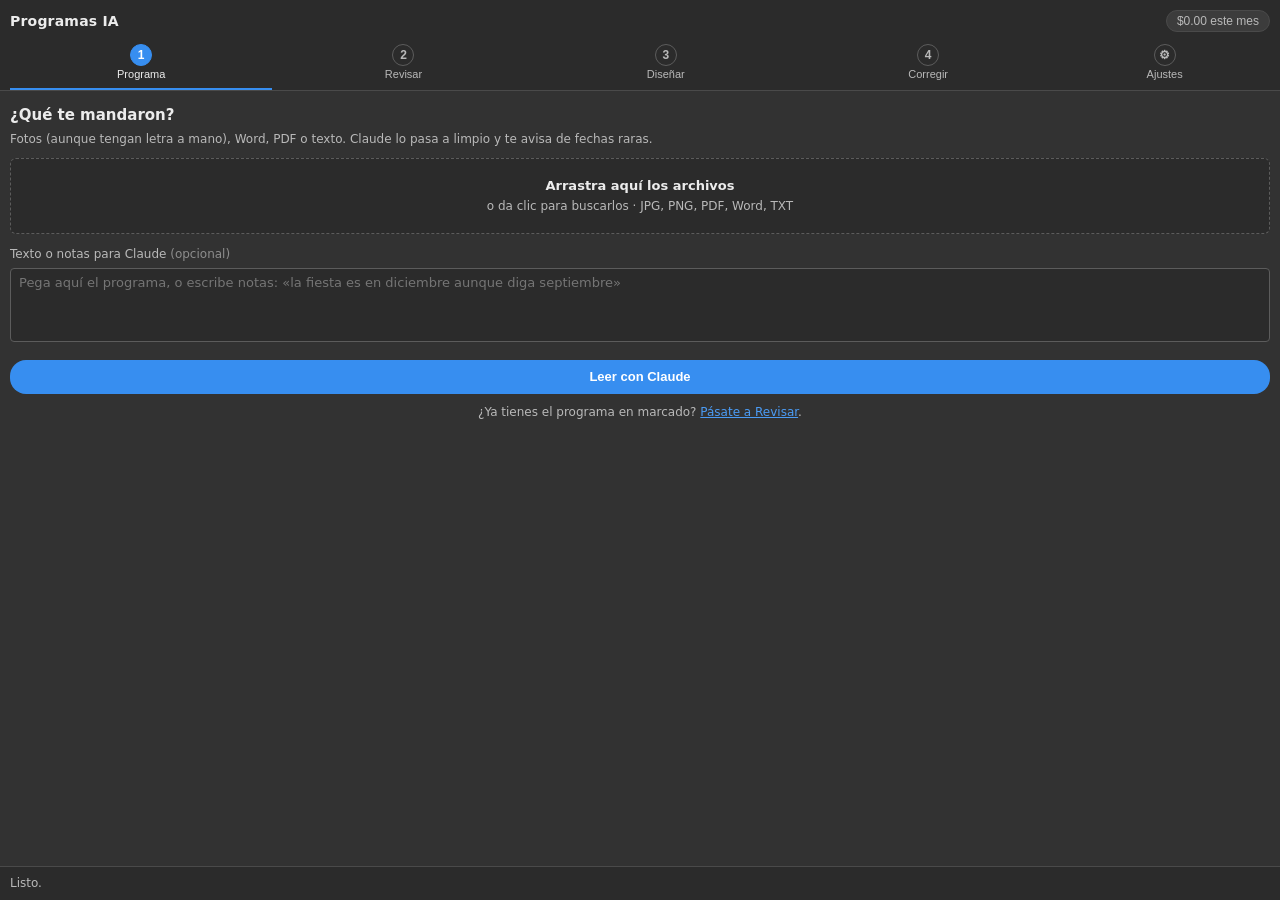
==== ProgramasIA/index.html @ 9ec965f7 "1.2.0: puente local de internet, medidas editables y orientacion horizontal, letra que crece con el " ====
<!DOCTYPE html>
<html>
<head>
<meta charset="utf-8">
<link rel="stylesheet" href="estilos.css">
</head>
<body>
  <header class="cab">
    <div class="cab-fila">
      <div class="marca">Programas IA</div>
      <button class="chip-uso" id="chipUso" title="Cuánto llevas gastado en Claude este mes">$0.00 este mes</button>
    </div>
    <nav class="pasos" id="pasos">
      <button class="paso on" data-t="t1"><span class="num">1</span><span class="txt">Programa</span></button>
      <button class="paso" data-t="t2"><span class="num">2</span><span class="txt">Revisar</span></button>
      <button class="paso" data-t="t3"><span class="num">3</span><span class="txt">Diseñar</span></button>
      <button class="paso" data-t="t4"><span class="num">4</span><span class="txt">Corregir</span></button>
      <button class="paso paso-aj" data-t="t5"><span class="num">&#9881;</span><span class="txt">Ajustes</span></button>
    </nav>
  </header>

  <main>
    <!-- 1 PROGRAMA -->
    <section id="t1" class="tab on">
      <h2>¿Qué te mandaron?</h2>
      <p class="ayuda">Fotos (aunque tengan letra a mano), Word, PDF o texto. Claude lo pasa a limpio y te avisa de fechas raras.</p>
      <div class="soltar" id="soltar" tabindex="0" role="button">
        <div class="soltar-tit">Arrastra aquí los archivos</div>
        <div class="soltar-sub">o da clic para buscarlos · JPG, PNG, PDF, Word, TXT</div>
      </div>
      <div class="lista-arch" id="archivos"></div>
      <label for="txtPegado">Texto o notas para Claude <span class="opc">(opcional)</span></label>
      <textarea id="txtPegado" class="crece" rows="4" placeholder="Pega aquí el programa, o escribe notas: «la fiesta es en diciembre aunque diga septiembre»"></textarea>
      <button class="btn prim" id="bLeer">Leer con Claude</button>
      <p class="ayuda centro">¿Ya tienes el programa en marcado? <a href="#" id="lnkSaltar">Pásate a Revisar</a>.</p>
    </section>

    <!-- 2 REVISAR -->
    <section id="t2" class="tab">
      <h2>Revisa antes de diseñar</h2>
      <div id="avisos"><div class="vacio">Todavía no hay avisos. Aparecen después de leer con Claude.</div></div>
      <div class="fila-tit">
        <label for="marcado">Programa en marcado</label>
        <button class="lnk" id="bAyuda">¿Cómo se escribe?</button>
      </div>
      <div id="ayuda" class="caja-ayuda" hidden></div>
      <textarea id="marcado" class="crece mono" rows="14" spellcheck="false" placeholder="NOMBRE: Virgen de la Defensa&#10;FECHAS: Del 5 al 9 de diciembre del 2027&#10;CINTILLA: DÍAS DE FIESTA&#10;DIA: DOMINGO 5&#10;EVENTO: 7:00 p.m. | Celebración Eucarística"></textarea>
      <div class="fila">
        <button class="btn sec" id="bFechas">Revisar fechas</button>
        <button class="btn prim" id="bIrDiseno">Se ve bien, a diseñar</button>
      </div>
    </section>

    <!-- 3 DISENAR -->
    <section id="t3" class="tab">
      <h2>Diseño</h2>
      <label for="formato">Tamaño de papel</label>
      <select id="formato"></select>
      <div class="seg seg-or" id="pOrientacion" role="radiogroup">
        <button data-v="v" class="on">Vertical</button><button data-v="h">Horizontal</button>
      </div>
      <div class="medidas">
        <div><label for="mAncho">Ancho (mm)</label><input id="mAncho" type="number" step="0.1" min="50"></div>
        <div><label for="mAlto">Alto (mm)</label><input id="mAlto" type="number" step="0.1" min="50"></div>
        <div><label for="mSangrado">Sangrado</label><input id="mSangrado" type="number" step="0.5" min="0"></div>
      </div>
      <div class="fila-tit">
        <span class="ayuda" id="notaMedidas">Medidas del papel. El PDF lo montas en tu plantilla de CTP.</span>
        <button class="lnk" id="bGuardarMedida" hidden>Guardar como tamaño</button>
      </div>
      <label for="pColumnas">Columnas del programa</label>
      <div class="seg" id="pColumnas" role="radiogroup">
        <button data-v="" class="on">Auto</button><button data-v="2">2</button><button data-v="3">3</button><button data-v="4">4</button>
      </div>
      <label>Qué mostrar</label>
      <div class="interruptores">
        <label class="sw"><input type="checkbox" id="pObjetivo" checked><span></span>Objetivo</label>
        <label class="sw"><input type="checkbox" id="pMensaje" checked><span></span>Mensaje</label>
        <label class="sw"><input type="checkbox" id="pLema" checked><span></span>Lema</label>
        <label class="sw"><input type="checkbox" id="pLineas" checked><span></span>Líneas entre columnas</label>
      </div>
      <button class="btn prim" id="bGenerar">Generar diseño</button>
      <div id="resultado" class="resultado" hidden></div>
      <div class="fila">
        <button class="btn sec" id="bPDF">Exportar PDF</button>
        <button class="btn sec" id="bReiniciar" title="Quita los cambios de tamaño y espacios que pidió el chat">Diseño normal</button>
      </div>
      <p class="ayuda">Cada vez que generas o corriges se arma el documento de nuevo. Los retoques a mano, al final.</p>
    </section>

    <!-- 4 CORREGIR -->
    <section id="t4" class="tab">
      <h2>Pide cambios</h2>
      <p class="ayuda">Claude ve la página y ajusta el texto o el diseño. Si cambia texto, te lo avisa.</p>
      <div id="chat" class="chat"></div>
      <div class="sugerencias" id="sugerencias">
        <button>Título más grande</button><button>Letra del programa más grande</button><button>Más aire entre días</button>
        <button>Quita el objetivo</button><button>Cintillas más oscuras</button><button>Cambia 12:00 a.m. por 12:00 p.m.</button>
      </div>
      <textarea id="txtCorr" class="crece" rows="3" placeholder="Escribe qué quieres cambiar…"></textarea>
      <label class="sw"><input type="checkbox" id="cVista" checked><span></span>Mandar foto de la página a Claude</label>
      <button class="btn prim" id="bCorregir">Aplicar cambio</button>
    </section>

    <!-- AJUSTES -->
    <section id="t5" class="tab">
      <div class="tarjeta" id="bienvenida" hidden>
        <h3>Hola, para empezar</h3>
        <p>1. Entra a <a href="#" data-url="https://console.anthropic.com/settings/keys">console.anthropic.com</a>, crea una clave y cárgale saldo.<br>2. Pégala abajo y da «Conectar».</p>
      </div>

      <div class="tarjeta">
        <h3>Cuenta de Claude</h3>
        <label for="apiKey">Clave de API</label>
        <div class="fila-campo">
          <input id="apiKey" type="password" placeholder="sk-ant-…" autocomplete="off">
          <button class="btn sec chico" id="bVerClave" title="Mostrar u ocultar la clave">Ver</button>
        </div>
        <button class="btn prim" id="bConectar">Conectar</button>
        <div id="estadoClave" class="nota"></div>
        <label for="modelo">Modelo</label>
        <select id="modelo"></select>
        <div id="infoModelo" class="nota"></div>
      </div>

      <div class="tarjeta">
        <div class="fila-tit"><h3>Uso y costo</h3><button class="lnk" id="bConsola">Ver en la consola</button></div>
        <div class="uso">
          <div><span class="uso-n" id="usoSesion">$0.00</span><span class="uso-l">Esta sesión</span></div>
          <div><span class="uso-n" id="usoMes">$0.00</span><span class="uso-l">Este mes</span></div>
          <div><span class="uso-n" id="usoTotal">$0.00</span><span class="uso-l">Desde que instalaste</span></div>
        </div>
        <div class="nota" id="usoDetalle"></div>
        <p class="ayuda">Montos en dólares, calculados con los precios públicos de cada modelo. El cobro real está en la consola de Anthropic.</p>
      </div>

      <div class="tarjeta">
        <div class="fila-tit"><h3>Tamaños de papel</h3><button class="lnk" id="bMedidas">Traer de mis plantillas</button></div>
        <div id="formatos"></div>
        <button class="btn sec" id="bAgregarFormato">Agregar tamaño</button>
        <p class="ayuda">En milímetros, ya en vertical. El sangrado normalmente es 0.</p>
      </div>

      <div class="tarjeta">
        <h3>Fuentes</h3>
        <label for="fTit">Título (manuscrita)</label><input id="fTit" list="sugFuentes">
        <label for="fDis">Encabezados</label><input id="fDis" list="sugFuentes">
        <label for="fTxt">Texto del programa</label><input id="fTxt" list="sugFuentes">
        <datalist id="sugFuentes">
          <option>Pinyon Script</option><option>Great Vibes</option><option>Allura</option><option>Parisienne</option><option>Alex Brush</option>
          <option>Playfair Display</option><option>Cormorant Garamond</option><option>Cinzel</option><option>EB Garamond</option>
          <option>Lora</option><option>Crimson Pro</option><option>Libre Baskerville</option><option>Merriweather</option>
        </datalist>
        <button class="btn sec" id="bFuentes">Revisar y bajar las que falten</button>
        <p class="ayuda">Las baja gratis de Google Fonts y las instala. Las de Adobe Fonts actívalas en Creative Cloud.</p>
      </div>
    </section>
  </main>

  <footer class="barra" id="barra" aria-live="polite">
    <span class="girando" id="girando" hidden></span>
    <span id="estado">Listo.</span>
  </footer>

  <script src="lib/jszip.min.js"></script>
  <script src="marcado.js"></script>
  <script src="prompts.js"></script>
  <script src="main.js"></script>
  <script src="fuentes.js"></script>
</body>
</html>
---- ProgramasIA/estilos.css ----
/* Programas IA - tema oscuro al estilo de los paneles de InDesign (Spectrum) */
:root {
  --fondo: #323232;
  --sup: #3c3c3c;
  --sup2: #2b2b2b;
  --borde: #4a4a4a;
  --borde-f: #5c5c5c;
  --texto: #ececec;
  --texto2: #b9b9b9;
  --acento: #378ef0;
  --acento-h: #4b9cf5;
  --ok: #33ab84;
  --aviso: #f29423;
  --error: #f0646c;
  --r: 6px;
}
* { box-sizing: border-box; }
/* cabecera arriba, barra de estado abajo y en medio el unico desplazamiento */
html, body { height: 100%; }
body {
  margin: 0; background: var(--fondo); color: var(--texto);
  font-family: "Segoe UI", system-ui, sans-serif; font-size: 13px; line-height: 1.45;
  display: flex; flex-direction: column; overflow: hidden;
}
[hidden] { display: none !important; }
a { color: var(--acento-h); }
h2 { font-size: 15px; margin: 2px 0 4px 0; font-weight: 600; }
h3 { font-size: 13px; margin: 0 0 6px 0; font-weight: 600; }
p { margin: 4px 0; }

/* cabecera */
.cab { padding: 10px 10px 0 10px; background: var(--sup2); border-bottom: 1px solid var(--borde); }
.cab-fila { display: flex; align-items: center; justify-content: space-between; margin-bottom: 8px; }
.marca { font-weight: 700; font-size: 14px; letter-spacing: 0.2px; }
.chip-uso {
  background: var(--sup); color: var(--texto2); border: 1px solid var(--borde); border-radius: 12px;
  padding: 3px 10px; font-size: 12px; cursor: pointer;
}
.chip-uso:hover { color: var(--texto); border-color: var(--borde-f); }
.pasos { display: flex; }
.paso {
  flex: 1; display: flex; flex-direction: column; align-items: center; background: none; border: none;
  color: var(--texto2); padding: 4px 2px 8px 2px; cursor: pointer; border-bottom: 2px solid transparent; min-height: 44px;
}
.paso .num {
  width: 22px; height: 22px; border-radius: 11px; border: 1px solid var(--borde-f);
  display: flex; align-items: center; justify-content: center; font-size: 12px; font-weight: 600; margin-bottom: 2px;
}
.paso .txt { font-size: 11px; }
.paso:hover { color: var(--texto); }
.paso.on { color: var(--texto); border-bottom-color: var(--acento); }
.paso.on .num { background: var(--acento); border-color: var(--acento); color: #fff; }
.paso.hecho .num { background: var(--ok); border-color: var(--ok); color: #fff; }
.paso-aj { flex: 0.8; }

/* contenido */
.cab { flex: none; }
main { flex: 1; overflow-y: auto; padding: 12px 10px 16px 10px; }
.tab { display: none; }
.tab.on { display: block; }
label { display: block; margin: 12px 0 4px 0; color: var(--texto2); font-size: 12px; }
.opc { color: #8d8d8d; }
.ayuda { color: var(--texto2); font-size: 12px; }
.centro { text-align: center; margin-top: 10px; }
.nota { color: var(--texto2); font-size: 12px; margin-top: 6px; white-space: pre-wrap; }

input, select, textarea {
  width: 100%; background: var(--sup2); color: var(--texto); border: 1px solid var(--borde-f);
  border-radius: 4px; padding: 6px 8px; font-size: 13px; font-family: inherit;
}
input:focus, select:focus, textarea:focus { border-color: var(--acento); outline: none; }
textarea { resize: none; overflow: hidden; }
textarea.mono { font-family: Consolas, "Cascadia Mono", monospace; font-size: 12px; line-height: 1.5; }

/* botones */
.btn {
  display: block; width: 100%; margin-top: 12px; padding: 8px 12px; min-height: 34px;
  border-radius: 16px; font-size: 13px; font-weight: 600; cursor: pointer; border: 1px solid transparent;
}
.btn.prim { background: var(--acento); color: #fff; }
.btn.prim:hover { background: var(--acento-h); }
.btn.sec { background: transparent; color: var(--texto); border-color: var(--borde-f); }
.btn.sec:hover { background: var(--sup); }
.btn.chico { width: auto; margin: 0 0 0 6px; padding: 4px 12px; min-height: 30px; }
.btn:disabled { opacity: 0.45; cursor: default; }
.fila { display: flex; }
.fila > .btn { flex: 1; }
.fila > .btn + .btn { margin-left: 8px; }
.fila-campo { display: flex; align-items: center; }
.fila-tit { display: flex; align-items: baseline; justify-content: space-between; margin-top: 12px; }
.fila-tit label, .fila-tit h3 { margin: 0; }
.lnk { background: none; border: none; color: var(--acento-h); cursor: pointer; font-size: 12px; padding: 4px 0; }

/* zona para soltar archivos */
.soltar {
  margin-top: 10px; border: 1.5px dashed var(--borde-f); border-radius: var(--r); padding: 18px 10px;
  text-align: center; cursor: pointer; background: var(--sup2);
}
.soltar:hover, .soltar.encima { border-color: var(--acento); background: #2f3a48; }
.soltar-tit { font-weight: 600; }
.soltar-sub { color: var(--texto2); font-size: 12px; margin-top: 2px; }
.lista-arch { margin-top: 6px; }
.arch {
  display: flex; align-items: center; justify-content: space-between; background: var(--sup);
  border-radius: 4px; padding: 5px 8px; margin-top: 4px; font-size: 12px;
}
.arch .tipo { color: var(--texto2); margin-left: 6px; }
.arch button { background: none; border: none; color: var(--texto2); cursor: pointer; font-size: 14px; padding: 0 4px; min-width: 24px; min-height: 24px; }
.arch button:hover { color: var(--error); }

/* avisos */
.vacio { color: var(--texto2); font-size: 12px; padding: 8px; border: 1px dashed var(--borde); border-radius: var(--r); }
.aviso { background: var(--sup); border-left: 3px solid var(--aviso); border-radius: 4px; padding: 6px 8px; margin: 6px 0; }
.aviso.fecha { border-left-color: var(--error); }
.aviso .et { font-size: 11px; color: var(--texto2); text-transform: uppercase; letter-spacing: 0.4px; }
.aviso .sug { color: var(--texto2); font-size: 12px; margin-top: 2px; }
.caja-ayuda { background: var(--sup2); border: 1px solid var(--borde); border-radius: 4px; padding: 8px; font-family: Consolas, monospace; font-size: 11px; white-space: pre-wrap; margin-top: 6px; }

/* segmentado e interruptores */
.seg { display: flex; border: 1px solid var(--borde-f); border-radius: 4px; overflow: hidden; }
.seg button { flex: 1; background: var(--sup2); color: var(--texto2); border: none; padding: 6px 0; cursor: pointer; min-height: 30px; }
.seg button + button { border-left: 1px solid var(--borde-f); }
.seg button.on { background: var(--acento); color: #fff; }
.seg-or { margin-top: 8px; }
.medidas { display: flex; }
.medidas > div { flex: 1; }
.medidas > div + div { margin-left: 6px; }
.medidas input { text-align: right; }
.medidas label { margin-top: 8px; }
.interruptores { display: flex; flex-wrap: wrap; }
.interruptores .sw { width: 50%; }
.sw { display: flex; align-items: center; margin: 6px 0; color: var(--texto); font-size: 13px; cursor: pointer; }
.sw input { position: absolute; opacity: 0; width: 1px; height: 1px; }
.sw span { width: 28px; height: 16px; border-radius: 8px; background: #5a5a5a; margin-right: 8px; position: relative; flex: none; }
.sw span::after { content: ""; position: absolute; width: 12px; height: 12px; border-radius: 6px; background: #ddd; top: 2px; left: 2px; }
.sw input:checked + span { background: var(--acento); }
.sw input:checked + span::after { left: 14px; background: #fff; }

/* resultado del diseno */
.resultado { margin-top: 10px; background: var(--sup); border-radius: var(--r); padding: 8px 10px; border-left: 3px solid var(--ok); }
.resultado.mal { border-left-color: var(--error); }

/* chat */
.chat { margin-top: 8px; }
.msg { padding: 7px 10px; margin: 6px 0; border-radius: 10px; white-space: pre-wrap; font-size: 12px; }
.msg.yo { background: #2c4a6e; margin-left: 24px; }
.msg.ia { background: var(--sup); margin-right: 24px; }
.sugerencias { display: flex; flex-wrap: wrap; margin: 8px 0 4px 0; }
.sugerencias button {
  background: var(--sup); color: var(--texto); border: 1px solid var(--borde); border-radius: 12px;
  padding: 3px 9px; margin: 0 4px 4px 0; font-size: 11px; cursor: pointer;
}
.sugerencias button:hover { border-color: var(--acento); }

/* ajustes */
.tarjeta { background: var(--sup2); border: 1px solid var(--borde); border-radius: var(--r); padding: 10px; margin-bottom: 10px; }
.tarjeta label:first-of-type { margin-top: 6px; }
#bienvenida { border-color: var(--acento); }
.uso { display: flex; margin-top: 4px; }
.uso > div { flex: 1; display: flex; flex-direction: column; }
.uso-n { font-size: 16px; font-weight: 700; }
.uso-l { font-size: 11px; color: var(--texto2); }
.formato { display: flex; align-items: center; margin-top: 6px; }
.formato input { padding: 5px 6px; font-size: 12px; }
.formato .f-nom { flex: 3; }
.formato .f-num { flex: 1.1; margin-left: 4px; text-align: right; }
.formato button { background: none; border: none; color: var(--texto2); cursor: pointer; font-size: 14px; min-width: 24px; min-height: 24px; margin-left: 2px; }
.formato button:hover { color: var(--error); }
.formato-cab { display: flex; font-size: 11px; color: var(--texto2); }
.formato-cab span:first-child { flex: 3; }
.formato-cab span { flex: 1.1; margin-left: 4px; text-align: right; }
.formato-cab span:last-child { flex: none; width: 26px; }

/* barra de estado */
.barra {
  flex: none; min-height: 34px; display: flex; align-items: center;
  background: var(--sup2); border-top: 1px solid var(--borde); padding: 6px 10px; font-size: 12px; color: var(--texto2);
}
.barra.ok { color: #6fd3ad; }
.barra.error { color: #ff9aa0; }
.barra.trabajando { color: var(--texto); }
#estado { white-space: pre-wrap; }
.girando {
  width: 12px; height: 12px; border-radius: 6px; border: 2px solid var(--borde-f); border-top-color: var(--acento);
  margin-right: 8px; flex: none; animation: gira 0.8s linear infinite;
}
@keyframes gira { to { transform: rotate(360deg); } }
@media (prefers-reduced-motion: reduce) { .girando { animation: none; border-color: var(--acento); } }
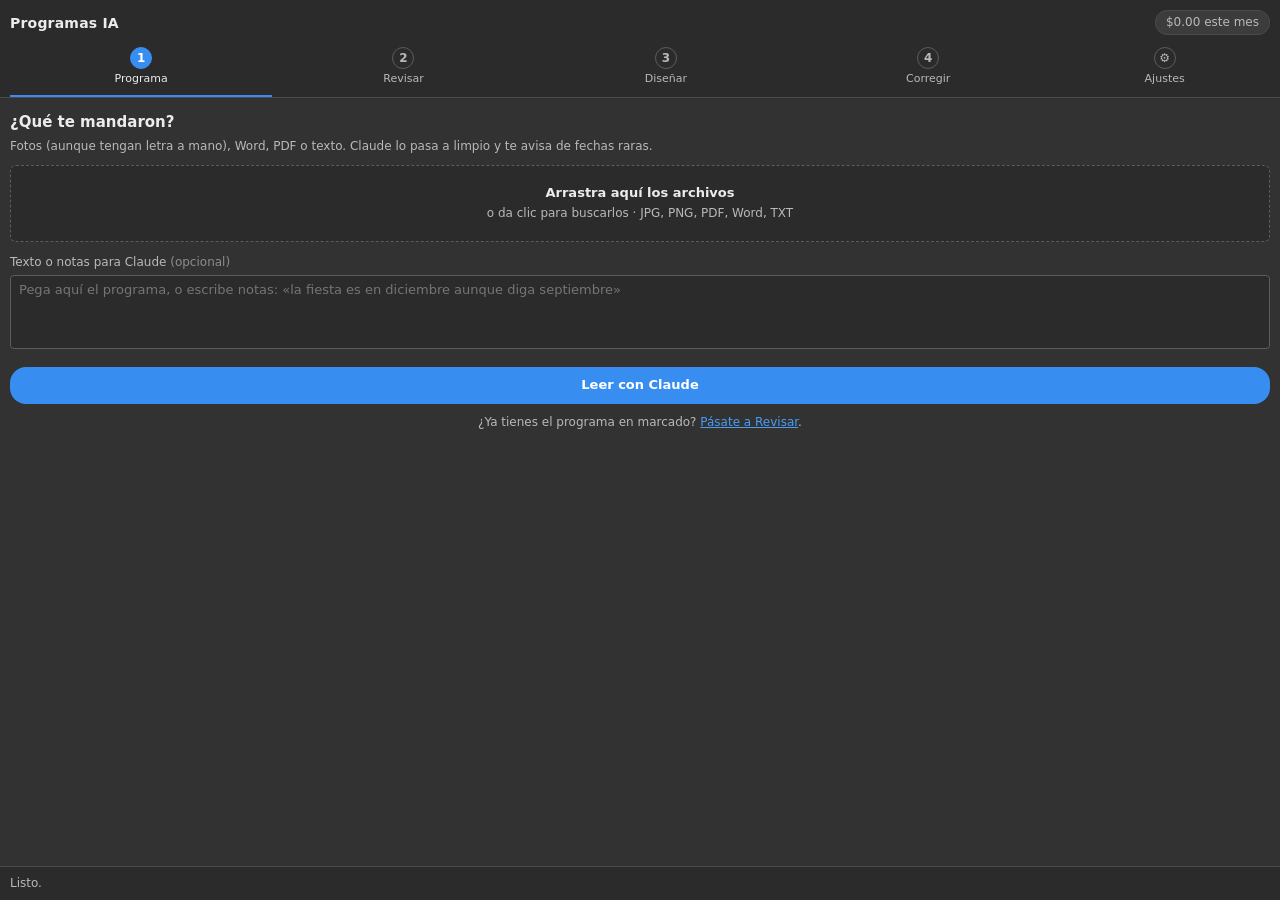
==== commit 97933105: "1.3.0: el panel llega al puente (permiso de red), botones como div para que UXP no los deforme; moto" ====
--- a/ProgramasIA/index.html
+++ b/ProgramasIA/index.html
@@ -8,14 +8,14 @@
   <header class="cab">
     <div class="cab-fila">
       <div class="marca">Programas IA</div>
-      <button class="chip-uso" id="chipUso" title="Cuánto llevas gastado en Claude este mes">$0.00 este mes</button>
+      <div role="button" tabindex="0" class="chip-uso" id="chipUso" title="Cuánto llevas gastado en Claude este mes">$0.00 este mes</div>
     </div>
     <nav class="pasos" id="pasos">
-      <button class="paso on" data-t="t1"><span class="num">1</span><span class="txt">Programa</span></button>
-      <button class="paso" data-t="t2"><span class="num">2</span><span class="txt">Revisar</span></button>
-      <button class="paso" data-t="t3"><span class="num">3</span><span class="txt">Diseñar</span></button>
-      <button class="paso" data-t="t4"><span class="num">4</span><span class="txt">Corregir</span></button>
-      <button class="paso paso-aj" data-t="t5"><span class="num">&#9881;</span><span class="txt">Ajustes</span></button>
+      <div role="button" tabindex="0" class="paso on" data-t="t1"><span class="num">1</span><span class="txt">Programa</span></div>
+      <div role="button" tabindex="0" class="paso" data-t="t2"><span class="num">2</span><span class="txt">Revisar</span></div>
+      <div role="button" tabindex="0" class="paso" data-t="t3"><span class="num">3</span><span class="txt">Diseñar</span></div>
+      <div role="button" tabindex="0" class="paso" data-t="t4"><span class="num">4</span><span class="txt">Corregir</span></div>
+      <div role="button" tabindex="0" class="paso paso-aj" data-t="t5"><span class="num">&#9881;</span><span class="txt">Ajustes</span></div>
     </nav>
   </header>
 
@@ -31,7 +31,7 @@
       <div class="lista-arch" id="archivos"></div>
       <label for="txtPegado">Texto o notas para Claude <span class="opc">(opcional)</span></label>
       <textarea id="txtPegado" class="crece" rows="4" placeholder="Pega aquí el programa, o escribe notas: «la fiesta es en diciembre aunque diga septiembre»"></textarea>
-      <button class="btn prim" id="bLeer">Leer con Claude</button>
+      <div role="button" tabindex="0" class="btn prim" id="bLeer">Leer con Claude</div>
       <p class="ayuda centro">¿Ya tienes el programa en marcado? <a href="#" id="lnkSaltar">Pásate a Revisar</a>.</p>
     </section>
 
@@ -41,13 +41,13 @@
       <div id="avisos"><div class="vacio">Todavía no hay avisos. Aparecen después de leer con Claude.</div></div>
       <div class="fila-tit">
         <label for="marcado">Programa en marcado</label>
-        <button class="lnk" id="bAyuda">¿Cómo se escribe?</button>
+        <div role="button" tabindex="0" class="lnk" id="bAyuda">¿Cómo se escribe?</div>
       </div>
       <div id="ayuda" class="caja-ayuda" hidden></div>
       <textarea id="marcado" class="crece mono" rows="14" spellcheck="false" placeholder="NOMBRE: Virgen de la Defensa&#10;FECHAS: Del 5 al 9 de diciembre del 2027&#10;CINTILLA: DÍAS DE FIESTA&#10;DIA: DOMINGO 5&#10;EVENTO: 7:00 p.m. | Celebración Eucarística"></textarea>
       <div class="fila">
-        <button class="btn sec" id="bFechas">Revisar fechas</button>
-        <button class="btn prim" id="bIrDiseno">Se ve bien, a diseñar</button>
+        <div role="button" tabindex="0" class="btn sec" id="bFechas">Revisar fechas</div>
+        <div role="button" tabindex="0" class="btn prim" id="bIrDiseno">Se ve bien, a diseñar</div>
       </div>
     </section>
 
@@ -57,7 +57,7 @@
       <label for="formato">Tamaño de papel</label>
       <select id="formato"></select>
       <div class="seg seg-or" id="pOrientacion" role="radiogroup">
-        <button data-v="v" class="on">Vertical</button><button data-v="h">Horizontal</button>
+        <div role="button" tabindex="0" data-v="v" class="on">Vertical</div><div role="button" tabindex="0" data-v="h">Horizontal</div>
       </div>
       <div class="medidas">
         <div><label for="mAncho">Ancho (mm)</label><input id="mAncho" type="number" step="0.1" min="50"></div>
@@ -66,11 +66,11 @@
       </div>
       <div class="fila-tit">
         <span class="ayuda" id="notaMedidas">Medidas del papel. El PDF lo montas en tu plantilla de CTP.</span>
-        <button class="lnk" id="bGuardarMedida" hidden>Guardar como tamaño</button>
+        <div role="button" tabindex="0" class="lnk" id="bGuardarMedida" hidden>Guardar como tamaño</div>
       </div>
       <label for="pColumnas">Columnas del programa</label>
       <div class="seg" id="pColumnas" role="radiogroup">
-        <button data-v="" class="on">Auto</button><button data-v="2">2</button><button data-v="3">3</button><button data-v="4">4</button>
+        <div role="button" tabindex="0" data-v="" class="on">Auto</div><div role="button" tabindex="0" data-v="2">2</div><div role="button" tabindex="0" data-v="3">3</div><div role="button" tabindex="0" data-v="4">4</div>
       </div>
       <label>Qué mostrar</label>
       <div class="interruptores">
@@ -79,11 +79,11 @@
         <label class="sw"><input type="checkbox" id="pLema" checked><span></span>Lema</label>
         <label class="sw"><input type="checkbox" id="pLineas" checked><span></span>Líneas entre columnas</label>
       </div>
-      <button class="btn prim" id="bGenerar">Generar diseño</button>
+      <div role="button" tabindex="0" class="btn prim" id="bGenerar">Generar diseño</div>
       <div id="resultado" class="resultado" hidden></div>
       <div class="fila">
-        <button class="btn sec" id="bPDF">Exportar PDF</button>
-        <button class="btn sec" id="bReiniciar" title="Quita los cambios de tamaño y espacios que pidió el chat">Diseño normal</button>
+        <div role="button" tabindex="0" class="btn sec" id="bPDF">Exportar PDF</div>
+        <div role="button" tabindex="0" class="btn sec" id="bReiniciar" title="Quita los cambios de tamaño y espacios que pidió el chat">Diseño normal</div>
       </div>
       <p class="ayuda">Cada vez que generas o corriges se arma el documento de nuevo. Los retoques a mano, al final.</p>
     </section>
@@ -94,12 +94,12 @@
       <p class="ayuda">Claude ve la página y ajusta el texto o el diseño. Si cambia texto, te lo avisa.</p>
       <div id="chat" class="chat"></div>
       <div class="sugerencias" id="sugerencias">
-        <button>Título más grande</button><button>Letra del programa más grande</button><button>Más aire entre días</button>
-        <button>Quita el objetivo</button><button>Cintillas más oscuras</button><button>Cambia 12:00 a.m. por 12:00 p.m.</button>
+        <div role="button" tabindex="0">Título más grande</div><div role="button" tabindex="0">Letra del programa más grande</div><div role="button" tabindex="0">Más aire entre días</div>
+        <div role="button" tabindex="0">Quita el objetivo</div><div role="button" tabindex="0">Cintillas más oscuras</div><div role="button" tabindex="0">Cambia 12:00 a.m. por 12:00 p.m.</div>
       </div>
       <textarea id="txtCorr" class="crece" rows="3" placeholder="Escribe qué quieres cambiar…"></textarea>
       <label class="sw"><input type="checkbox" id="cVista" checked><span></span>Mandar foto de la página a Claude</label>
-      <button class="btn prim" id="bCorregir">Aplicar cambio</button>
+      <div role="button" tabindex="0" class="btn prim" id="bCorregir">Aplicar cambio</div>
     </section>
 
     <!-- AJUSTES -->
@@ -114,9 +114,9 @@
         <label for="apiKey">Clave de API</label>
         <div class="fila-campo">
           <input id="apiKey" type="password" placeholder="sk-ant-…" autocomplete="off">
-          <button class="btn sec chico" id="bVerClave" title="Mostrar u ocultar la clave">Ver</button>
+          <div role="button" tabindex="0" class="btn sec chico" id="bVerClave" title="Mostrar u ocultar la clave">Ver</div>
         </div>
-        <button class="btn prim" id="bConectar">Conectar</button>
+        <div role="button" tabindex="0" class="btn prim" id="bConectar">Conectar</div>
         <div id="estadoClave" class="nota"></div>
         <label for="modelo">Modelo</label>
         <select id="modelo"></select>
@@ -124,7 +124,7 @@
       </div>
 
       <div class="tarjeta">
-        <div class="fila-tit"><h3>Uso y costo</h3><button class="lnk" id="bConsola">Ver en la consola</button></div>
+        <div class="fila-tit"><h3>Uso y costo</h3><div role="button" tabindex="0" class="lnk" id="bConsola">Ver en la consola</div></div>
         <div class="uso">
           <div><span class="uso-n" id="usoSesion">$0.00</span><span class="uso-l">Esta sesión</span></div>
           <div><span class="uso-n" id="usoMes">$0.00</span><span class="uso-l">Este mes</span></div>
@@ -135,9 +135,9 @@
       </div>
 
       <div class="tarjeta">
-        <div class="fila-tit"><h3>Tamaños de papel</h3><button class="lnk" id="bMedidas">Traer de mis plantillas</button></div>
+        <div class="fila-tit"><h3>Tamaños de papel</h3><div role="button" tabindex="0" class="lnk" id="bMedidas">Traer de mis plantillas</div></div>
         <div id="formatos"></div>
-        <button class="btn sec" id="bAgregarFormato">Agregar tamaño</button>
+        <div role="button" tabindex="0" class="btn sec" id="bAgregarFormato">Agregar tamaño</div>
         <p class="ayuda">En milímetros, ya en vertical. El sangrado normalmente es 0.</p>
       </div>
 
@@ -151,7 +151,7 @@
           <option>Playfair Display</option><option>Cormorant Garamond</option><option>Cinzel</option><option>EB Garamond</option>
           <option>Lora</option><option>Crimson Pro</option><option>Libre Baskerville</option><option>Merriweather</option>
         </datalist>
-        <button class="btn sec" id="bFuentes">Revisar y bajar las que falten</button>
+        <div role="button" tabindex="0" class="btn sec" id="bFuentes">Revisar y bajar las que falten</div>
         <p class="ayuda">Las baja gratis de Google Fonts y las instala. Las de Adobe Fonts actívalas en Creative Cloud.</p>
       </div>
     </section>
--- a/ProgramasIA/estilos.css
+++ b/ProgramasIA/estilos.css
@@ -82,7 +82,7 @@
 .btn.sec { background: transparent; color: var(--texto); border-color: var(--borde-f); }
 .btn.sec:hover { background: var(--sup); }
 .btn.chico { width: auto; margin: 0 0 0 6px; padding: 4px 12px; min-height: 30px; }
-.btn:disabled { opacity: 0.45; cursor: default; }
+.btn.apagado { opacity: 0.45; cursor: default; }
 .fila { display: flex; }
 .fila > .btn { flex: 1; }
 .fila > .btn + .btn { margin-left: 8px; }
@@ -105,8 +105,8 @@
   border-radius: 4px; padding: 5px 8px; margin-top: 4px; font-size: 12px;
 }
 .arch .tipo { color: var(--texto2); margin-left: 6px; }
-.arch button { background: none; border: none; color: var(--texto2); cursor: pointer; font-size: 14px; padding: 0 4px; min-width: 24px; min-height: 24px; }
-.arch button:hover { color: var(--error); }
+.arch [role=button] { background: none; border: none; color: var(--texto2); cursor: pointer; font-size: 14px; padding: 0 4px; min-width: 24px; min-height: 24px; }
+.arch [role=button]:hover { color: var(--error); }
 
 /* avisos */
 .vacio { color: var(--texto2); font-size: 12px; padding: 8px; border: 1px dashed var(--borde); border-radius: var(--r); }
@@ -118,9 +118,9 @@
 
 /* segmentado e interruptores */
 .seg { display: flex; border: 1px solid var(--borde-f); border-radius: 4px; overflow: hidden; }
-.seg button { flex: 1; background: var(--sup2); color: var(--texto2); border: none; padding: 6px 0; cursor: pointer; min-height: 30px; }
-.seg button + button { border-left: 1px solid var(--borde-f); }
-.seg button.on { background: var(--acento); color: #fff; }
+.seg [role=button] { flex: 1; background: var(--sup2); color: var(--texto2); border: none; padding: 6px 0; cursor: pointer; min-height: 30px; }
+.seg [role=button] + [role=button] { border-left: 1px solid var(--borde-f); }
+.seg [role=button].on { background: var(--acento); color: #fff; }
 .seg-or { margin-top: 8px; }
 .medidas { display: flex; }
 .medidas > div { flex: 1; }
@@ -146,11 +146,11 @@
 .msg.yo { background: #2c4a6e; margin-left: 24px; }
 .msg.ia { background: var(--sup); margin-right: 24px; }
 .sugerencias { display: flex; flex-wrap: wrap; margin: 8px 0 4px 0; }
-.sugerencias button {
+.sugerencias [role=button] {
   background: var(--sup); color: var(--texto); border: 1px solid var(--borde); border-radius: 12px;
   padding: 3px 9px; margin: 0 4px 4px 0; font-size: 11px; cursor: pointer;
 }
-.sugerencias button:hover { border-color: var(--acento); }
+.sugerencias [role=button]:hover { border-color: var(--acento); }
 
 /* ajustes */
 .tarjeta { background: var(--sup2); border: 1px solid var(--borde); border-radius: var(--r); padding: 10px; margin-bottom: 10px; }
@@ -164,8 +164,8 @@
 .formato input { padding: 5px 6px; font-size: 12px; }
 .formato .f-nom { flex: 3; }
 .formato .f-num { flex: 1.1; margin-left: 4px; text-align: right; }
-.formato button { background: none; border: none; color: var(--texto2); cursor: pointer; font-size: 14px; min-width: 24px; min-height: 24px; margin-left: 2px; }
-.formato button:hover { color: var(--error); }
+.formato [role=button] { background: none; border: none; color: var(--texto2); cursor: pointer; font-size: 14px; min-width: 24px; min-height: 24px; margin-left: 2px; }
+.formato [role=button]:hover { color: var(--error); }
 .formato-cab { display: flex; font-size: 11px; color: var(--texto2); }
 .formato-cab span:first-child { flex: 3; }
 .formato-cab span { flex: 1.1; margin-left: 4px; text-align: right; }
@@ -186,3 +186,12 @@
 }
 @keyframes gira { to { transform: rotate(360deg); } }
 @media (prefers-reduced-motion: reduce) { .girando { animation: none; border-color: var(--acento); } }
+
+/* los botones son div: centrar texto y que no se seleccione */
+[role=button] { cursor: pointer; user-select: none; }
+.btn { text-align: center; }
+.lnk { display: inline-block; }
+.paso { text-align: center; }
+.seg [role=button] { text-align: center; }
+.arch [role=button], .formato [role=button] { text-align: center; line-height: 24px; }
+[role=button]:focus { outline: 2px solid var(--acento); outline-offset: 1px; }
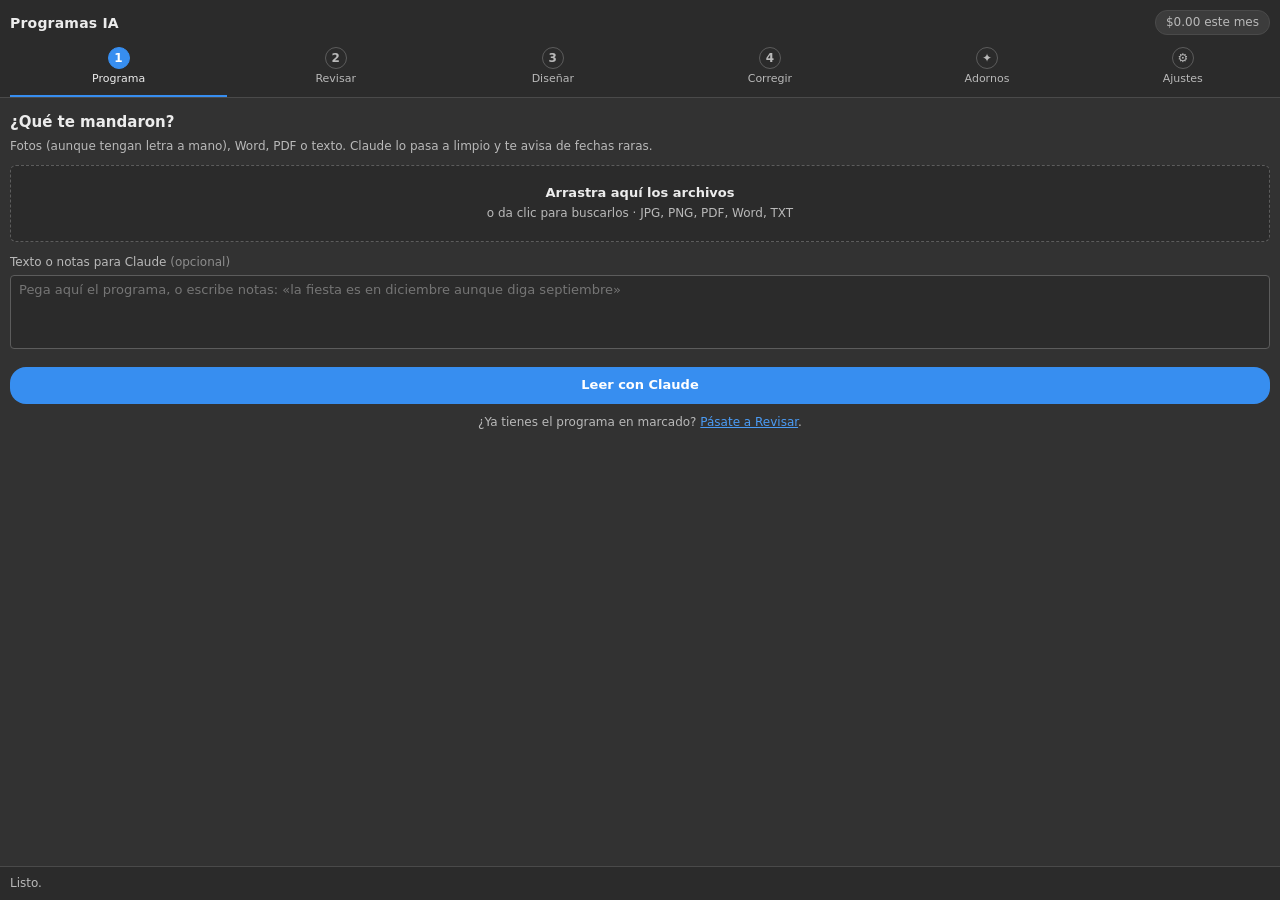
==== commit 13099e67: "1.4.0: estilos por advocacion, biblioteca de adornos (Descargas -> Illustrator a una tinta), busqued" ====
--- a/ProgramasIA/index.html
+++ b/ProgramasIA/index.html
@@ -15,6 +15,7 @@
       <div role="button" tabindex="0" class="paso" data-t="t2"><span class="num">2</span><span class="txt">Revisar</span></div>
       <div role="button" tabindex="0" class="paso" data-t="t3"><span class="num">3</span><span class="txt">Diseñar</span></div>
       <div role="button" tabindex="0" class="paso" data-t="t4"><span class="num">4</span><span class="txt">Corregir</span></div>
+      <div role="button" tabindex="0" class="paso" data-t="t6"><span class="num">&#10022;</span><span class="txt">Adornos</span></div>
       <div role="button" tabindex="0" class="paso paso-aj" data-t="t5"><span class="num">&#9881;</span><span class="txt">Ajustes</span></div>
     </nav>
   </header>
@@ -54,6 +55,9 @@
     <!-- 3 DISENAR -->
     <section id="t3" class="tab">
       <h2>Diseño</h2>
+      <label for="estilo">Estilo</label>
+      <select id="estilo"></select>
+      <p class="ayuda" id="notaEstilo"></p>
       <label for="formato">Tamaño de papel</label>
       <select id="formato"></select>
       <div class="seg seg-or" id="pOrientacion" role="radiogroup">
@@ -140,9 +144,26 @@
         <div role="button" tabindex="0" class="btn sec" id="bAgregarFormato">Agregar tamaño</div>
         <p class="ayuda">En milímetros, ya en vertical. El sangrado normalmente es 0.</p>
       </div>
-
-      <div class="tarjeta">
-        <h3>Fuentes</h3>
+    </section>
+
+    <!-- ADORNOS Y ESTILOS -->
+    <section id="t6" class="tab">
+      <h2>Estilos y adornos</h2>
+      <label for="eEstilo">Estilo que quieres ajustar</label>
+      <select id="eEstilo"></select>
+      <p class="ayuda" id="eNota"></p>
+
+      <div class="tarjeta">
+        <h3>Adornos de este estilo</h3>
+        <div class="ranura"><span class="ranura-n">Esquinas</span><span class="ranura-v" id="rEsquina">De fábrica</span>
+          <div role="button" tabindex="0" class="lnk" data-quitar="esquina">Volver a la de fábrica</div></div>
+        <div class="ranura"><span class="ranura-n">Divisor de «PROGRAMA»</span><span class="ranura-v" id="rDivisor">De fábrica</span>
+          <div role="button" tabindex="0" class="lnk" data-quitar="divisor">Volver al de fábrica</div></div>
+        <p class="ayuda">Para cambiarlos, toca un adorno de tu biblioteca (abajo).</p>
+      </div>
+
+      <div class="tarjeta">
+        <h3>Fuentes de este estilo</h3>
         <label for="fTit">Título (manuscrita)</label><input id="fTit" list="sugFuentes">
         <label for="fDis">Encabezados</label><input id="fDis" list="sugFuentes">
         <label for="fTxt">Texto del programa</label><input id="fTxt" list="sugFuentes">
@@ -154,6 +175,28 @@
         <div role="button" tabindex="0" class="btn sec" id="bFuentes">Revisar y bajar las que falten</div>
         <p class="ayuda">Las baja gratis de Google Fonts y las instala. Las de Adobe Fonts actívalas en Creative Cloud.</p>
       </div>
+
+      <div class="tarjeta">
+        <h3>Buscar en Magnific</h3>
+        <p class="ayuda">Se abren en tu navegador, con tu sesión. Ahí le das «Download» a los que te gusten (vectores). No gasta créditos.</p>
+        <div class="sugerencias" id="busquedas"></div>
+        <div role="button" tabindex="0" class="btn sec" id="bIdeas">Pedirle a Claude ideas para esta fiesta</div>
+      </div>
+
+      <div class="tarjeta">
+        <div class="fila-tit"><h3>Lo que bajaste</h3><div role="button" tabindex="0" class="lnk" id="bCarpetaDesc">Cambiar carpeta</div></div>
+        <p class="ayuda" id="dCarpeta"></p>
+        <div role="button" tabindex="0" class="btn sec" id="bRevisarDesc">Revisar mis Descargas</div>
+        <div id="descargas"></div>
+        <div role="button" tabindex="0" class="btn prim" id="bAgregarBib" hidden>Pasar a una tinta y guardar en la biblioteca</div>
+      </div>
+
+      <div class="tarjeta">
+        <div class="fila-tit"><h3>Mi biblioteca</h3>
+          <div class="seg seg-chico" id="bFiltro"><div role="button" tabindex="0" data-v="" class="on">Todo</div><div role="button" tabindex="0" data-v="esquina">Esquinas</div><div role="button" tabindex="0" data-v="divisor">Divisores</div><div role="button" tabindex="0" data-v="otro">Otros</div></div>
+        </div>
+        <div class="galeria" id="galeria"><div class="vacio">Todavía no hay adornos. Baja algunos de Magnific y dale «Revisar mis Descargas».</div></div>
+      </div>
     </section>
   </main>
 
@@ -164,8 +207,11 @@
 
   <script src="lib/jszip.min.js"></script>
   <script src="marcado.js"></script>
+  <script src="estilos.js"></script>
   <script src="prompts.js"></script>
   <script src="main.js"></script>
   <script src="fuentes.js"></script>
+  <script src="biblioteca.js"></script>
+  <script src="adornos_ui.js"></script>
 </body>
 </html>
--- a/ProgramasIA/estilos.css
+++ b/ProgramasIA/estilos.css
@@ -195,3 +195,24 @@
 .seg [role=button] { text-align: center; }
 .arch [role=button], .formato [role=button] { text-align: center; line-height: 24px; }
 [role=button]:focus { outline: 2px solid var(--acento); outline-offset: 1px; }
+
+/* estilos y adornos */
+.ranura { display: flex; align-items: baseline; flex-wrap: wrap; margin: 6px 0; }
+.ranura-n { width: 40%; color: var(--texto2); font-size: 12px; }
+.ranura-v { flex: 1; font-weight: 600; }
+.ranura .lnk { width: 100%; text-align: right; }
+.seg-chico [role=button] { padding: 2px 6px; min-height: 22px; font-size: 11px; }
+.desc { background: var(--sup); border-radius: 4px; padding: 6px 8px; margin-top: 6px; }
+.desc .sw { margin: 0 0 4px 0; font-size: 12px; overflow-wrap: anywhere; }
+.desc-fila { display: flex; }
+.desc-fila select { width: 34%; margin-right: 6px; }
+.desc-fila input { flex: 1; }
+.galeria { display: flex; flex-wrap: wrap; margin-top: 8px; }
+.thumb { width: 48%; margin: 0 4% 8px 0; background: #fff; border-radius: 4px; overflow: hidden; }
+.thumb:nth-child(2n) { margin-right: 0; }
+.thumb img { display: block; width: 100%; height: 90px; object-fit: contain; background: #fff; }
+.thumb-n { background: var(--sup); color: var(--texto); font-size: 11px; padding: 3px 6px; }
+.thumb-av { background: #5a4220; color: #ffd99a; font-size: 10px; padding: 2px 6px; }
+.thumb-b { display: flex; background: var(--sup); }
+.thumb-b [role=button] { flex: 1; text-align: center; font-size: 11px; padding: 4px 0; color: var(--acento-h); }
+.thumb-b [role=button]:hover { background: var(--sup2); }
